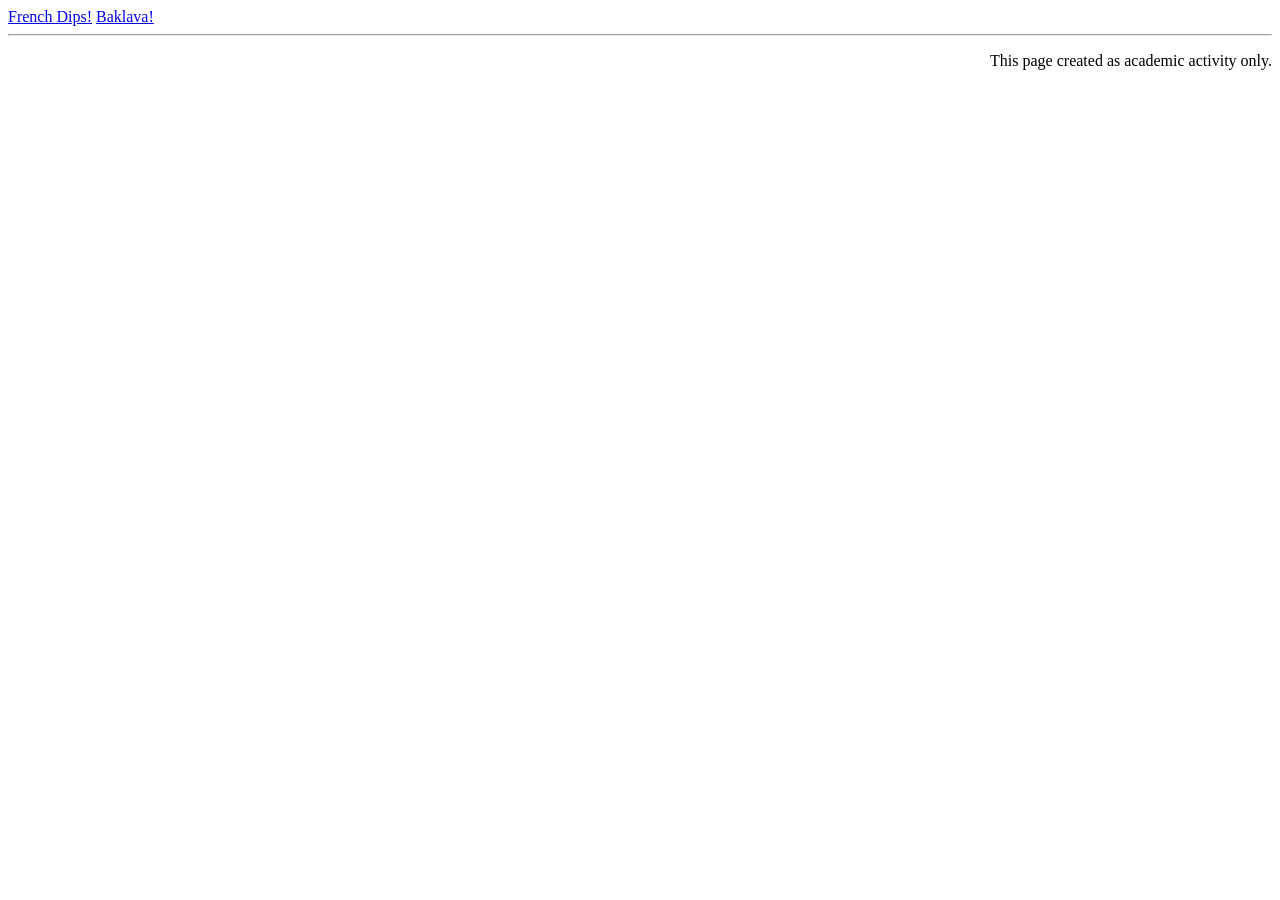
==== index.html @ 4625f474 "Added Baklava Page (and in the index)" ====
<!doctype html>
<html lang="en">
  <head>
    <!-- Required meta tags -->
    <meta charset="utf-8">
    <meta name="viewport" content="width=device-width, initial-scale=1, shrink-to-fit=no">
    <meta name="author" content="Echo Reid, Brody Jacobsen, [GroupMember3]">
    <title>~~~~~PLACEHOLDERTITLE~~~~~~~~</title>
    <link href="css/style.css" rel="stylesheet" type="text/css" />
  </head>

  <body>
    <a href="html/roastbeeffrenchdiprecipe.html">French Dips!</a>
    <a href="html/baklava_recipe.html">Baklava!</a>




<!--The required ending tag-->
    <div>
      <hr>
      <p style="text-align: right;">This page created as academic activity only.</p>
    </div>
  </body>
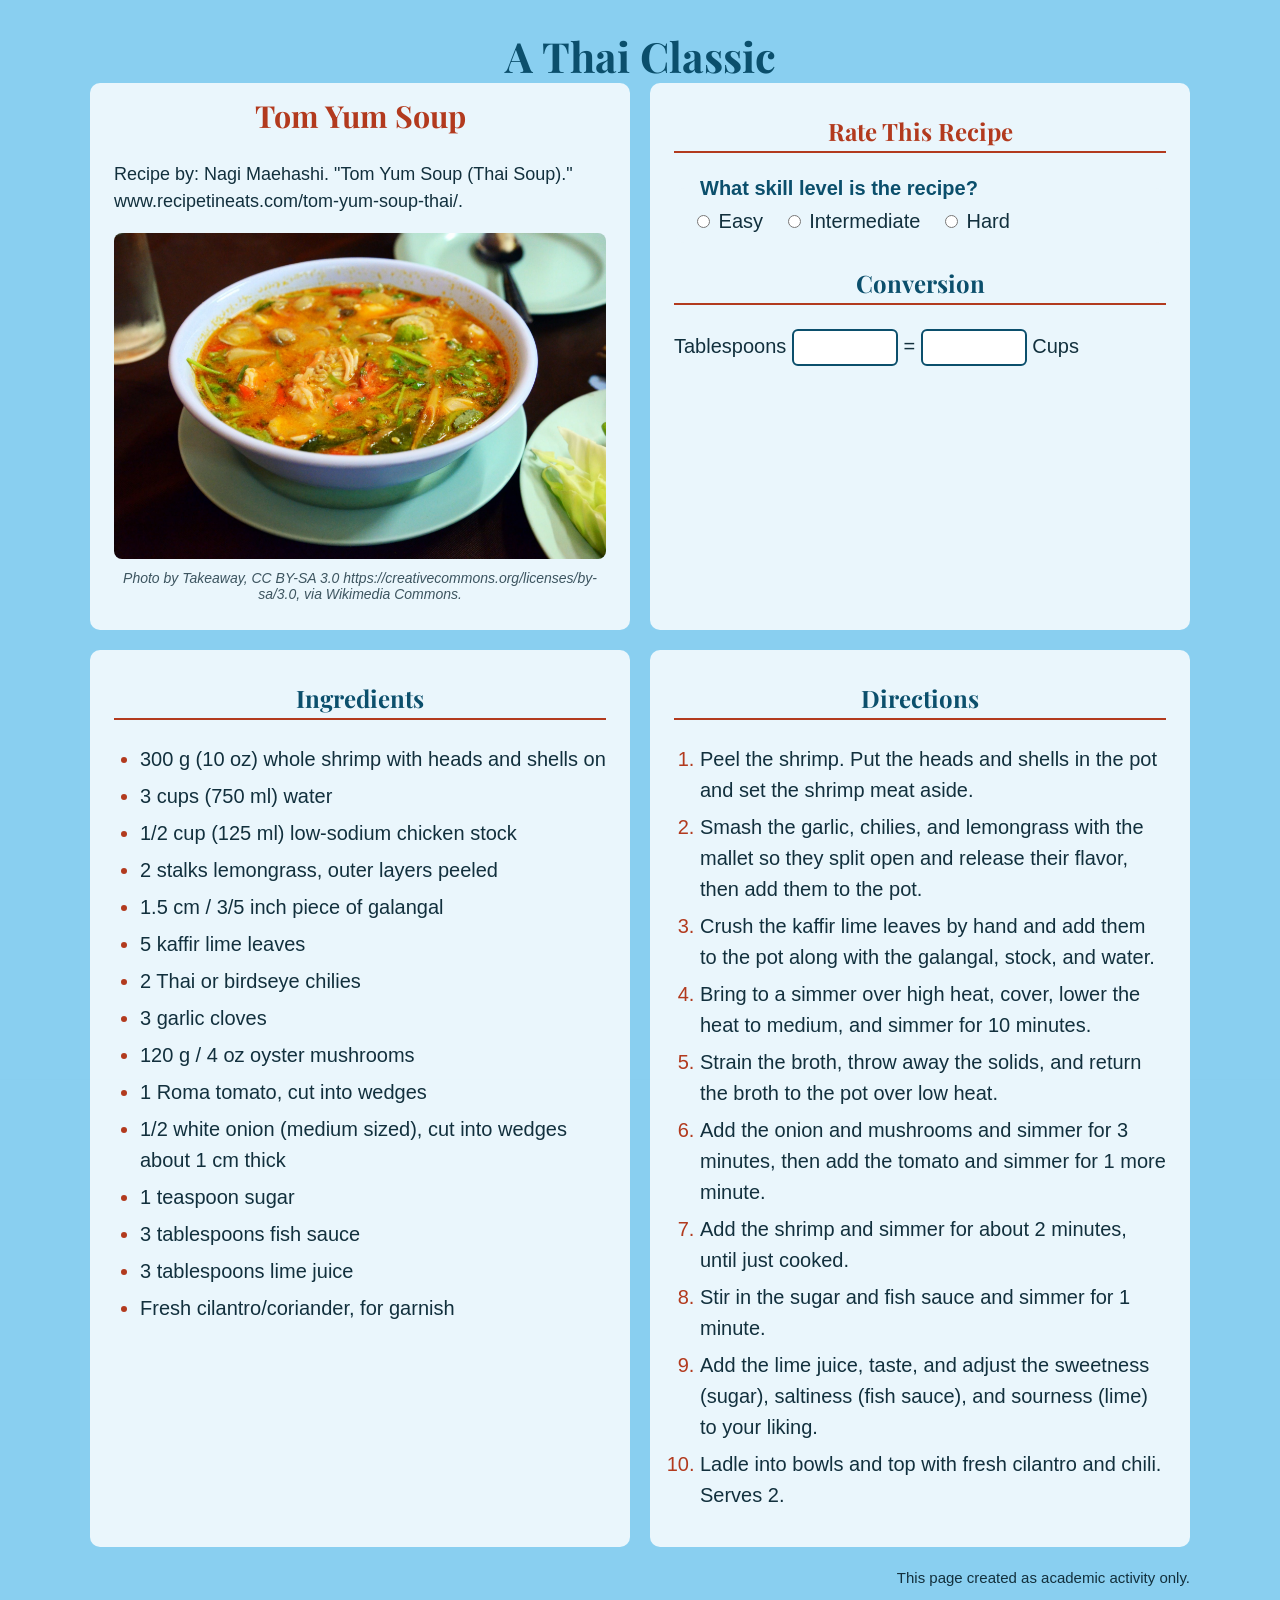
==== commit 4cc77dda: "Add files via upload" ====
--- a/index.html
+++ b/index.html
@@ -1,24 +1,97 @@
-<!doctype html>
-<html lang="en">
-  <head>
-    <!-- Required meta tags -->
-    <meta charset="utf-8">
-    <meta name="viewport" content="width=device-width, initial-scale=1, shrink-to-fit=no">
-    <meta name="author" content="Echo Reid, Brody Jacobsen, [GroupMember3]">
-    <title>~~~~~PLACEHOLDERTITLE~~~~~~~~</title>
-    <link href="css/style.css" rel="stylesheet" type="text/css" />
-  </head>
-
-  <body>
-    <a href="html/roastbeeffrenchdiprecipe.html">French Dips!</a>
-    <a href="html/baklava_recipe.html">Baklava!</a>
-
-
-
-
-<!--The required ending tag-->
-    <div>
-      <hr>
-      <p style="text-align: right;">This page created as academic activity only.</p>
-    </div>
-  </body>+<!DOCTYPE html>
+<html lang="en">
+<head>
+  <meta charset="utf-8">
+  <meta name="viewport" content="width=device-width, initial-scale=1, shrink-to-fit=no">
+  <meta name="author" content="Khoa Tran">
+  <title>A Thai Classic</title>
+  <link rel="stylesheet" href="https://fonts.googleapis.com/css?family=Playfair+Display">
+  <link rel="stylesheet" href="css/style.css" type="text/css">
+</head>
+<body>
+
+  <h1>A Thai Classic</h1>
+
+  <div class="wrapper">
+    <div class="box1">
+      <h2>Tom Yum Soup</h2>
+      <p>Recipe by: Nagi Maehashi. "Tom Yum Soup (Thai Soup)." www.recipetineats.com/tom-yum-soup-thai/.</p>
+      <figure>
+        <img src="images/foodpic.jpg" alt="A white bowl of Tom Yum soup" height="250">
+        <figcaption>Photo by Takeaway, CC BY-SA 3.0 https://creativecommons.org/licenses/by-sa/3.0, via Wikimedia Commons.</figcaption>
+      </figure>
+    </div>
+
+    <div class="box2">
+      <h3 class="rate">Rate This Recipe</h3>
+      <fieldset>
+        <legend>What skill level is the recipe?</legend>
+        <label for="easy"><input type="radio" id="easy" name="skill" value="easy"> Easy</label>
+        <label for="med"><input type="radio" id="med" name="skill" value="intermediate"> Intermediate</label>
+        <label for="hard"><input type="radio" id="hard" name="skill" value="hard"> Hard</label>
+      </fieldset>
+
+      <h3>Conversion</h3>
+      <label for="tblspn">Tablespoons</label>
+      <input type="number" id="tblspn" name="tblspn">
+      =
+      <input type="number" id="cups" name="cups">
+      <label for="cups">Cups</label>
+    </div>
+  </div>
+
+  <div class="wrapper">
+    <div class="box3">
+      <h3>Ingredients</h3>
+      <ul>
+        <li>300 g (10 oz) whole shrimp with heads and shells on</li>
+        <li>3 cups (750 ml) water</li>
+        <li>1/2 cup (125 ml) low-sodium chicken stock</li>
+        <li>2 stalks lemongrass, outer layers peeled</li>
+        <li>1.5 cm / 3/5 inch piece of galangal</li>
+        <li>5 kaffir lime leaves</li>
+        <li>2 Thai or birdseye chilies</li>
+        <li>3 garlic cloves</li>
+        <li>120 g / 4 oz oyster mushrooms</li>
+        <li>1 Roma tomato, cut into wedges</li>
+        <li>1/2 white onion (medium sized), cut into wedges about 1 cm thick</li>
+        <li>1 teaspoon sugar</li>
+        <li>3 tablespoons fish sauce</li>
+        <li>3 tablespoons lime juice</li>
+        <li>Fresh cilantro/coriander, for garnish</li>
+      </ul>
+
+      <!-- <h3>Equipment</h3>
+      <ul>
+        <li>Large pot with a lid</li>
+        <li>Cutting board</li>
+        <li>Sharp knife</li>
+        <li>Meat mallet (or similar) for bruising the aromatics</li>
+        <li>Fine strainer</li>
+        <li>Measuring cups and spoons</li>
+        <li>Ladle and serving bowls</li>
+      </ul> -->
+    </div>
+
+    <div class="box4">
+      <h3>Directions</h3>
+      <ol>
+        <li>Peel the shrimp. Put the heads and shells in the pot and set the shrimp meat aside.</li>
+        <li>Smash the garlic, chilies, and lemongrass with the mallet so they split open and release their flavor, then add them to the pot.</li>
+        <li>Crush the kaffir lime leaves by hand and add them to the pot along with the galangal, stock, and water.</li>
+        <li>Bring to a simmer over high heat, cover, lower the heat to medium, and simmer for 10 minutes.</li>
+        <li>Strain the broth, throw away the solids, and return the broth to the pot over low heat.</li>
+        <li>Add the onion and mushrooms and simmer for 3 minutes, then add the tomato and simmer for 1 more minute.</li>
+        <li>Add the shrimp and simmer for about 2 minutes, until just cooked.</li>
+        <li>Stir in the sugar and fish sauce and simmer for 1 minute.</li>
+        <li>Add the lime juice, taste, and adjust the sweetness (sugar), saltiness (fish sauce), and sourness (lime) to your liking.</li>
+        <li>Ladle into bowls and top with fresh cilantro and chili. Serves 2.</li>
+      </ol>
+    </div>
+  </div>
+
+<h/>
+
+  <p class="footer">This page created as academic activity only.</p>
+</body>
+</html>
--- a/css/style.css
+++ b/css/style.css
@@ -0,0 +1,150 @@
+/* ---------- Page ---------- */
+body {
+  background-color: #89CFF0;
+  background-image: url(../images/backgroundimage.png);
+  font-family: 'Nunito', 'Gill Sans', Calibri, 'Trebuchet MS', sans-serif;
+  font-size: 20px;
+  color: #12303d;
+  max-width: 1100px;
+  margin: auto;
+  padding: 0 16px 24px;
+}
+
+/* ---------- Layout (flexbox) ---------- */
+.wrapper {
+  display: flex;
+  gap: 20px;
+  margin-bottom: 20px;
+}
+
+.wrapper div {
+  flex: 1;
+  background-color: rgba(255, 255, 255, 0.82);
+  border-radius: 10px;
+  padding: 8px 24px 16px;
+}
+
+/* Turn on while designing, then comment out again
+div {
+  border: double cornflowerblue;
+}
+*/
+
+/* ---------- Headings ---------- */
+h1, h2, h3 {
+  text-align: center;
+  font-family: 'Playfair Display', Georgia, serif;
+}
+
+h1 {
+  color: #0b4f6c;
+  font-size: 2.6rem;
+  margin-bottom: 0;
+}
+
+h2 {
+  color: #b23a1e;
+  font-size: 1.9rem;
+  margin-top: 4px;
+}
+
+h3 {
+  color: #0b4f6c;
+  font-size: 1.5rem;
+  border-bottom: 2px solid #b23a1e;
+  padding-bottom: 4px;
+}
+
+h3.rate {
+  color: #b23a1e;
+}
+
+/* ---------- Text ---------- */
+p {
+  font-size: 18px;
+  line-height: 1.5;
+}
+
+ul, ol {
+  line-height: 1.55;
+  padding-left: 1.3em;
+}
+
+li {
+  margin-bottom: 6px;
+}
+
+li::marker {
+  color: #b23a1e;
+}
+
+/* ---------- Image ---------- */
+figure {
+  margin: 12px 0;
+  text-align: center;
+}
+
+img {
+  max-width: 100%;
+  height: auto;
+  border-radius: 8px;
+  border: none;
+}
+
+figcaption {
+  font-size: 14px;
+  font-style: italic;
+  color: #3d5560;
+  margin-top: 6px;
+}
+
+/* ---------- Forms ---------- */
+fieldset {
+  border: none;
+  border-radius: 8px;
+  padding: 10px 16px;
+  background-color: #eaf6fc;
+}
+
+legend {
+  color: #0b4f6c;
+  font-weight: bold;
+  padding: 0 8px;
+}
+
+fieldset label {
+  display: inline-block;
+  margin-right: 14px;
+}
+
+input[type="number"] {
+  width: 90px;
+  padding: 6px;
+  font-size: 18px;
+  border: 2px solid #0b4f6c;
+  border-radius: 6px;
+  background-color: #ffffff;
+  color: #12303d;
+}
+
+input[type="radio"] {
+  accent-color: #b23a1e;
+}
+
+/* ---------- Footer ---------- */
+hr {
+  border: none;
+  border-top: 2px solid #0b4f6c;
+  margin: 24px 0 8px;
+}
+
+.footer {
+  text-align: right;
+  font-size: 15px;
+  color: #12303d;
+}
+
+/* ---------- Small screens ---------- */
+@media (max-width: 700px) {
+  .wrapper { flex-direction: column; }
+}
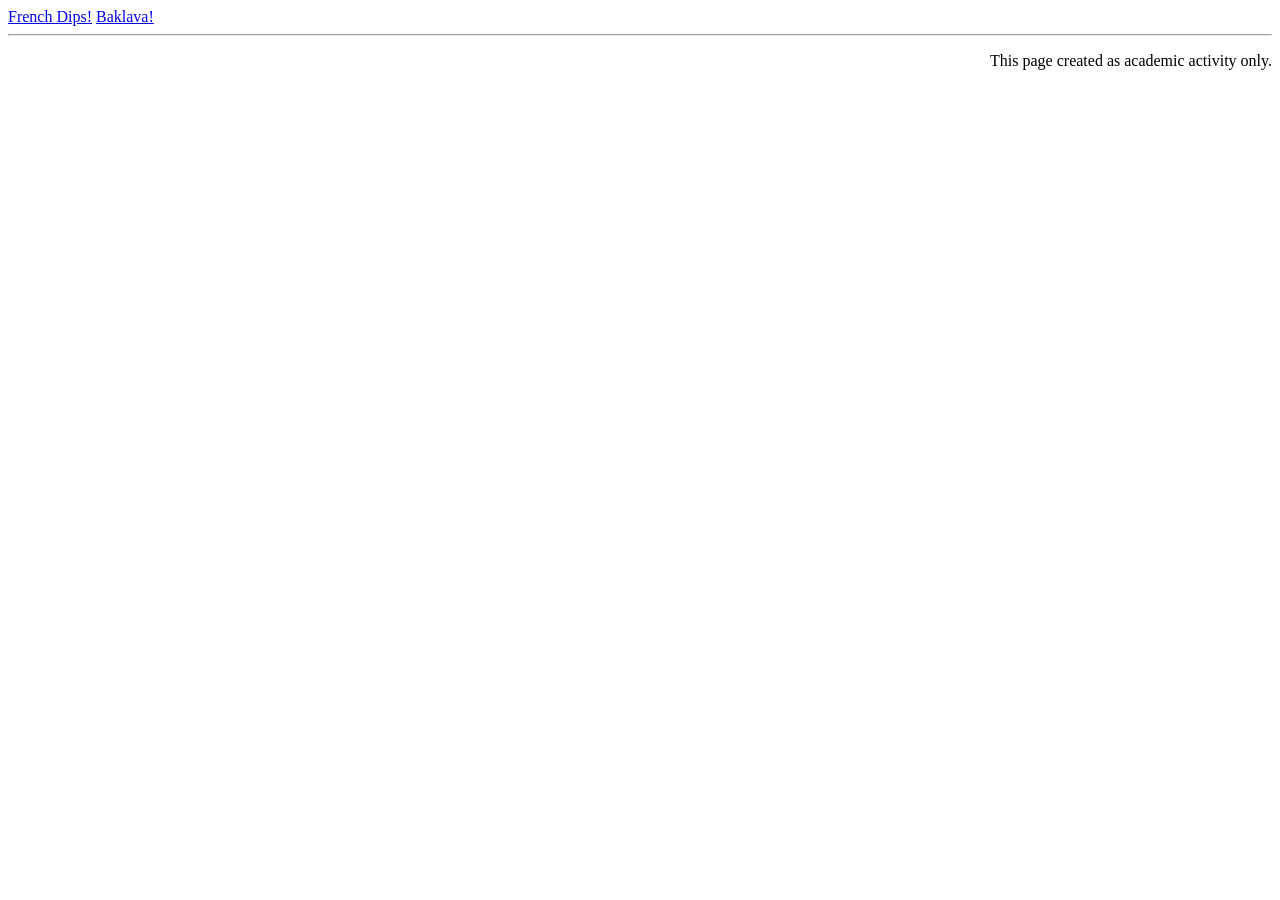
==== commit 51f5dc38: "Re-added the index and stylesheet for index Please don't delete or overwrite these again. If you're " ====
--- a/index.html
+++ b/index.html
@@ -1,97 +1,24 @@
-<!DOCTYPE html>
-<html lang="en">
-<head>
-  <meta charset="utf-8">
-  <meta name="viewport" content="width=device-width, initial-scale=1, shrink-to-fit=no">
-  <meta name="author" content="Khoa Tran">
-  <title>A Thai Classic</title>
-  <link rel="stylesheet" href="https://fonts.googleapis.com/css?family=Playfair+Display">
-  <link rel="stylesheet" href="css/style.css" type="text/css">
-</head>
-<body>
-
-  <h1>A Thai Classic</h1>
-
-  <div class="wrapper">
-    <div class="box1">
-      <h2>Tom Yum Soup</h2>
-      <p>Recipe by: Nagi Maehashi. "Tom Yum Soup (Thai Soup)." www.recipetineats.com/tom-yum-soup-thai/.</p>
-      <figure>
-        <img src="images/foodpic.jpg" alt="A white bowl of Tom Yum soup" height="250">
-        <figcaption>Photo by Takeaway, CC BY-SA 3.0 https://creativecommons.org/licenses/by-sa/3.0, via Wikimedia Commons.</figcaption>
-      </figure>
-    </div>
-
-    <div class="box2">
-      <h3 class="rate">Rate This Recipe</h3>
-      <fieldset>
-        <legend>What skill level is the recipe?</legend>
-        <label for="easy"><input type="radio" id="easy" name="skill" value="easy"> Easy</label>
-        <label for="med"><input type="radio" id="med" name="skill" value="intermediate"> Intermediate</label>
-        <label for="hard"><input type="radio" id="hard" name="skill" value="hard"> Hard</label>
-      </fieldset>
-
-      <h3>Conversion</h3>
-      <label for="tblspn">Tablespoons</label>
-      <input type="number" id="tblspn" name="tblspn">
-      =
-      <input type="number" id="cups" name="cups">
-      <label for="cups">Cups</label>
-    </div>
-  </div>
-
-  <div class="wrapper">
-    <div class="box3">
-      <h3>Ingredients</h3>
-      <ul>
-        <li>300 g (10 oz) whole shrimp with heads and shells on</li>
-        <li>3 cups (750 ml) water</li>
-        <li>1/2 cup (125 ml) low-sodium chicken stock</li>
-        <li>2 stalks lemongrass, outer layers peeled</li>
-        <li>1.5 cm / 3/5 inch piece of galangal</li>
-        <li>5 kaffir lime leaves</li>
-        <li>2 Thai or birdseye chilies</li>
-        <li>3 garlic cloves</li>
-        <li>120 g / 4 oz oyster mushrooms</li>
-        <li>1 Roma tomato, cut into wedges</li>
-        <li>1/2 white onion (medium sized), cut into wedges about 1 cm thick</li>
-        <li>1 teaspoon sugar</li>
-        <li>3 tablespoons fish sauce</li>
-        <li>3 tablespoons lime juice</li>
-        <li>Fresh cilantro/coriander, for garnish</li>
-      </ul>
-
-      <!-- <h3>Equipment</h3>
-      <ul>
-        <li>Large pot with a lid</li>
-        <li>Cutting board</li>
-        <li>Sharp knife</li>
-        <li>Meat mallet (or similar) for bruising the aromatics</li>
-        <li>Fine strainer</li>
-        <li>Measuring cups and spoons</li>
-        <li>Ladle and serving bowls</li>
-      </ul> -->
-    </div>
-
-    <div class="box4">
-      <h3>Directions</h3>
-      <ol>
-        <li>Peel the shrimp. Put the heads and shells in the pot and set the shrimp meat aside.</li>
-        <li>Smash the garlic, chilies, and lemongrass with the mallet so they split open and release their flavor, then add them to the pot.</li>
-        <li>Crush the kaffir lime leaves by hand and add them to the pot along with the galangal, stock, and water.</li>
-        <li>Bring to a simmer over high heat, cover, lower the heat to medium, and simmer for 10 minutes.</li>
-        <li>Strain the broth, throw away the solids, and return the broth to the pot over low heat.</li>
-        <li>Add the onion and mushrooms and simmer for 3 minutes, then add the tomato and simmer for 1 more minute.</li>
-        <li>Add the shrimp and simmer for about 2 minutes, until just cooked.</li>
-        <li>Stir in the sugar and fish sauce and simmer for 1 minute.</li>
-        <li>Add the lime juice, taste, and adjust the sweetness (sugar), saltiness (fish sauce), and sourness (lime) to your liking.</li>
-        <li>Ladle into bowls and top with fresh cilantro and chili. Serves 2.</li>
-      </ol>
-    </div>
-  </div>
-
-<h/>
-
-  <p class="footer">This page created as academic activity only.</p>
-</body>
-</html>
+<!doctype html> <!-- This is the home page. Don't delete this file -->
+<html lang="en">
+  <head>
+    <!-- Required meta tags -->
+    <meta charset="utf-8">
+    <meta name="viewport" content="width=device-width, initial-scale=1, shrink-to-fit=no">
+    <meta name="author" content="Echo Reid, Brody Jacobsen, [GroupMember3]">
+    <title>~~~~~PLACEHOLDERTITLE~~~~~~~~</title>
+    <link href="css/indexstyle.css" rel="stylesheet" type="text/css" />
+  </head>
+
+  <body>
+    <a href="html/roastbeeffrenchdiprecipe.html">French Dips!</a>
+    <a href="html/baklava_recipe.html">Baklava!</a>
+
+
+
+
+<!--The required ending tag-->
+    <div>
+      <hr>
+      <p style="text-align: right;">This page created as academic activity only.</p>
+    </div>
+  </body>
--- a/css/indexstyle.css
+++ b/css/indexstyle.css
@@ -0,0 +1,35 @@
+/* PLEASE DON"T DELETE THIS FILE */
+
+body
+{
+
+}
+
+h1 {
+
+}
+
+h2, h3 {
+
+}
+
+p {
+
+}
+
+img
+{
+
+}
+
+figure {
+
+}
+
+.wrapper {
+    display: flex;
+}
+
+.wrapper div {
+    flex: 1;
+}
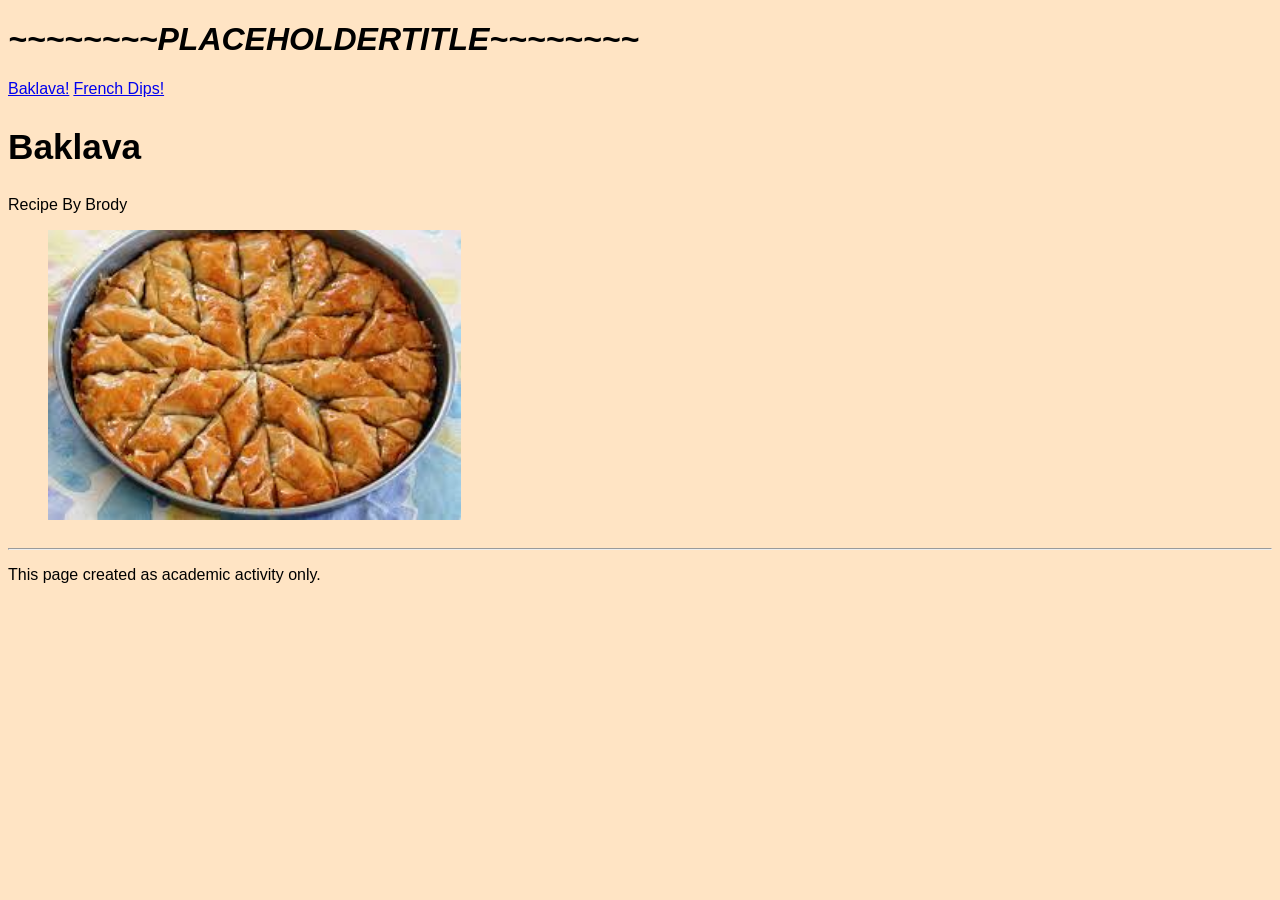
==== commit 0f55b1ed: "Added Baklava Validation and Updated Index I also tinkered with the stylesheet, so feel free to chan" ====
--- a/index.html
+++ b/index.html
@@ -5,20 +5,49 @@
     <meta charset="utf-8">
     <meta name="viewport" content="width=device-width, initial-scale=1, shrink-to-fit=no">
     <meta name="author" content="Echo Reid, Brody Jacobsen, [GroupMember3]">
-    <title>~~~~~PLACEHOLDERTITLE~~~~~~~~</title>
+    <title>~~~~~~~~PLACEHOLDERTITLE~~~~~~~~</title> <!-- Remember to update this when the title changes-->
     <link href="css/indexstyle.css" rel="stylesheet" type="text/css" />
   </head>
 
   <body>
-    <a href="html/roastbeeffrenchdiprecipe.html">French Dips!</a>
-    <a href="html/baklava_recipe.html">Baklava!</a>
+      <div id="header">
+        <h1>~~~~~~~~PLACEHOLDERTITLE~~~~~~~~</h1> <!-- My vote (Brody) is on naming it "Cool Recipes" for simplicity -->
+        <a href="html/baklava_recipe.html">Baklava!</a>
+        <a href="html/roastbeeffrenchdiprecipe.html">French Dips!</a>
+      </div>
 
+      <div class="wrapper">  
+            <div class="box1">
+                <!-- (Last person to add stuff should delete some of the comments) Note: The index example image doesn't show photo references so I don't think it's required-->
+
+
+                <!-- Recipe 1 (Baklava) Starts-->
+                <h2>Baklava</h2>
+                <p>Recipe By Brody</p> 
+                <figure>
+                    <img src="../images/Albanian_Baklava.jpg" alt="Some Baklava" height="290">
+                </figure>
+                <!-- Recipe 1 (Baklava) Ends -->
+
+
+
+                <!-- Recipe 2 (Roast Beef) Starts-->
+
+                <!-- Recipe 2 (Roast Beef) Ends-->
+
+
+
+                <!-- Recipe 3 (Tom Yum Soup) Starts-->
+
+                <!-- Recipe 3 (Tom Yum Soup) Ends-->               
+            </div>
+        </div>
 
 
 
 <!--The required ending tag-->
     <div>
       <hr>
-      <p style="text-align: right;">This page created as academic activity only.</p>
+      <p style="text-align: left;">This page created as academic activity only.</p>
     </div>
   </body>
--- a/css/indexstyle.css
+++ b/css/indexstyle.css
@@ -1,20 +1,28 @@
 /* PLEASE DON"T DELETE THIS FILE */
+
+/* feel free to adjust pretty much anything if you dont like it */
 
 body
 {
-
+    background-color: bisque;
 }
 
 h1 {
-
+    font-style: italic;
+    font-family: 'Lucida Sans', 'Lucida Sans Regular', 'Lucida Grande', 'Lucida Sans Unicode', Geneva, Verdana, sans-serif;
 }
 
 h2, h3 {
-
+    font-size: 220%;
+    font-family: 'Lucida Sans', 'Lucida Sans Regular', 'Lucida Grande', 'Lucida Sans Unicode', Geneva, Verdana, sans-serif;
 }
 
 p {
+    font-family: 'Lucida Sans', 'Lucida Sans Regular', 'Lucida Grande', 'Lucida Sans Unicode', Geneva, Verdana, sans-serif;
+}
 
+a {
+    font-family: 'Lucida Sans', 'Lucida Sans Regular', 'Lucida Grande', 'Lucida Sans Unicode', Geneva, Verdana, sans-serif;
 }
 
 img
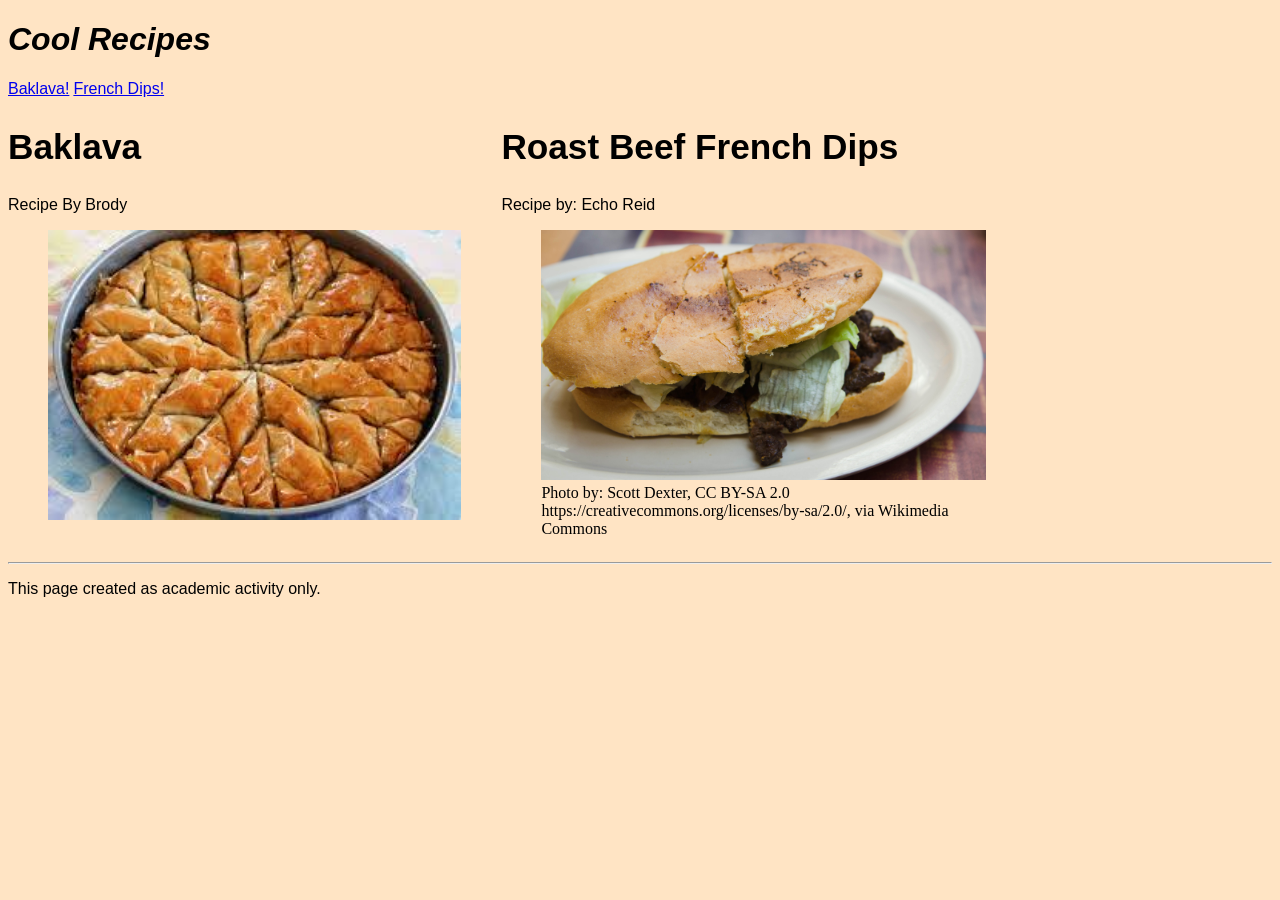
==== commit f8abba10: "Update index.html Added my part to the main HTML" ====
--- a/index.html
+++ b/index.html
@@ -5,13 +5,13 @@
     <meta charset="utf-8">
     <meta name="viewport" content="width=device-width, initial-scale=1, shrink-to-fit=no">
     <meta name="author" content="Echo Reid, Brody Jacobsen, [GroupMember3]">
-    <title>~~~~~~~~PLACEHOLDERTITLE~~~~~~~~</title> <!-- Remember to update this when the title changes-->
+    <title>Cool Recipes</title> <!-- Remember to update this when the title changes-->
     <link href="css/indexstyle.css" rel="stylesheet" type="text/css" />
   </head>
 
   <body>
       <div id="header">
-        <h1>~~~~~~~~PLACEHOLDERTITLE~~~~~~~~</h1> <!-- My vote (Brody) is on naming it "Cool Recipes" for simplicity -->
+        <h1>Cool Recipes</h1> <!-- My vote (Brody) is on naming it "Cool Recipes" for simplicity -->
         <a href="html/baklava_recipe.html">Baklava!</a>
         <a href="html/roastbeeffrenchdiprecipe.html">French Dips!</a>
       </div>
@@ -25,22 +25,30 @@
                 <h2>Baklava</h2>
                 <p>Recipe By Brody</p> 
                 <figure>
-                    <img src="../images/Albanian_Baklava.jpg" alt="Some Baklava" height="290">
+                    <img src="images/Albanian_Baklava.jpg" alt="Some Baklava" height="290">
                 </figure>
                 <!-- Recipe 1 (Baklava) Ends -->
-
+            </div>
 
 
                 <!-- Recipe 2 (Roast Beef) Starts-->
-
+            <div class="box2">
+              <h2>Roast Beef French Dips</h2>
+              <p>Recipe by: Echo Reid</p>
+              <figure>
+                  <img src="images/FrenchDipPhoto.jpg" alt="A Delicious French Dip" height="250">
+                  <figcaption>Photo by: Scott Dexter, CC BY-SA 2.0 https://creativecommons.org/licenses/by-sa/2.0/, via Wikimedia Commons</figcaption>
+              </figure>
+            </div>
                 <!-- Recipe 2 (Roast Beef) Ends-->
 
 
 
                 <!-- Recipe 3 (Tom Yum Soup) Starts-->
-
-                <!-- Recipe 3 (Tom Yum Soup) Ends-->               
+            <div class="box3">
+                               
             </div>
+                <!-- Recipe 3 (Tom Yum Soup) Ends-->
         </div>
 
 
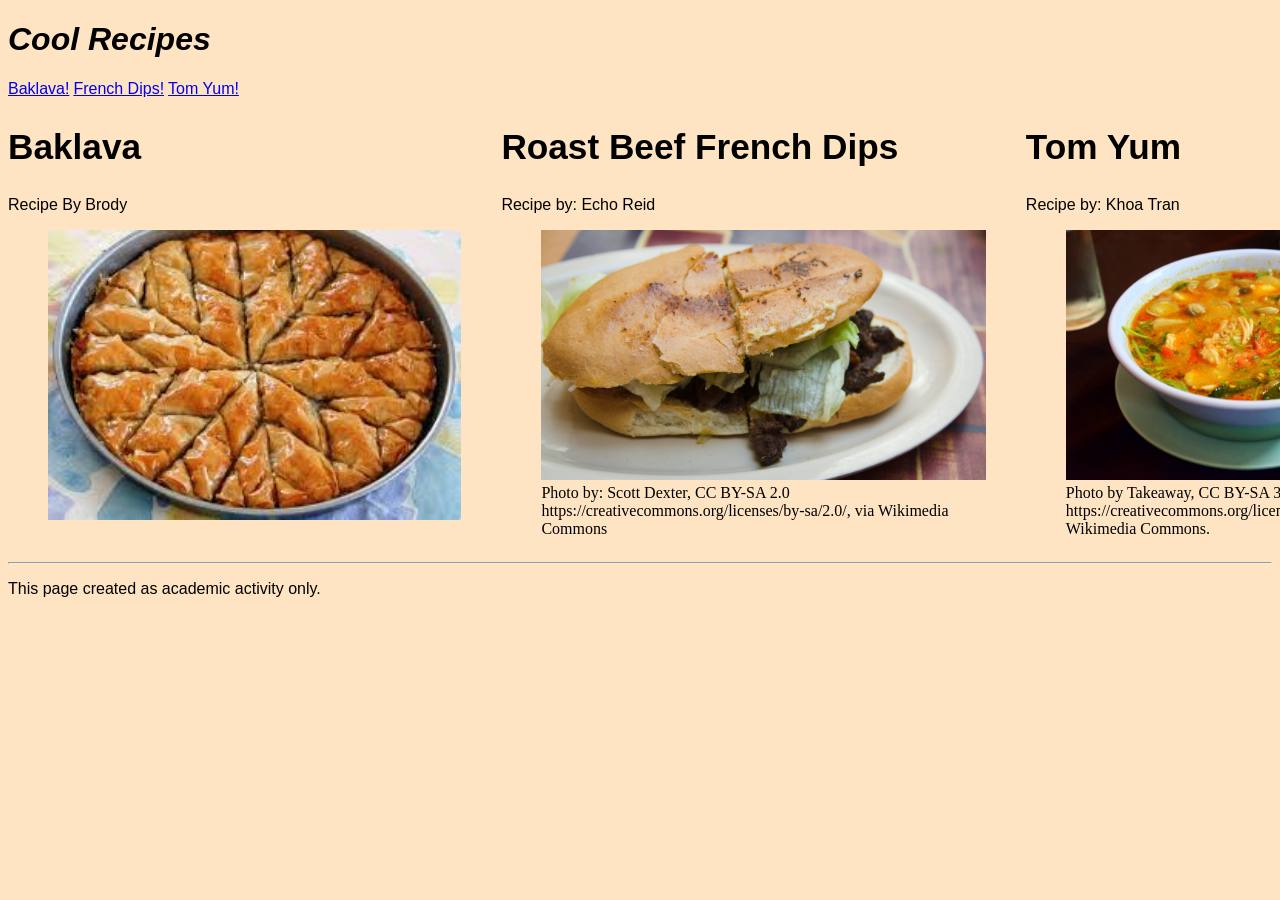
==== commit 2e8ba3bd: "Update index.html" ====
--- a/index.html
+++ b/index.html
@@ -4,7 +4,7 @@
     <!-- Required meta tags -->
     <meta charset="utf-8">
     <meta name="viewport" content="width=device-width, initial-scale=1, shrink-to-fit=no">
-    <meta name="author" content="Echo Reid, Brody Jacobsen, [GroupMember3]">
+    <meta name="author" content="Echo Reid, Brody Jacobsen, Khoa Tran">
     <title>Cool Recipes</title> <!-- Remember to update this when the title changes-->
     <link href="css/indexstyle.css" rel="stylesheet" type="text/css" />
   </head>
@@ -14,6 +14,7 @@
         <h1>Cool Recipes</h1> <!-- My vote (Brody) is on naming it "Cool Recipes" for simplicity -->
         <a href="html/baklava_recipe.html">Baklava!</a>
         <a href="html/roastbeeffrenchdiprecipe.html">French Dips!</a>
+        <a href="html/tomyumrecipe.html">Tom Yum!</a>
       </div>
 
       <div class="wrapper">  
@@ -46,7 +47,12 @@
 
                 <!-- Recipe 3 (Tom Yum Soup) Starts-->
             <div class="box3">
-                               
+              <h2>Tom Yum</h2>
+              <p>Recipe by: Khoa Tran</p>
+              <figure>
+                <img src="images/foodpic.jpg" alt="A Bowl of Tom Yum Soup" height="250">
+                <figcaption>Photo by Takeaway, CC BY-SA 3.0 https://creativecommons.org/licenses/by-sa/3.0, via Wikimedia Commons.</figcaption>
+              </figure>
             </div>
                 <!-- Recipe 3 (Tom Yum Soup) Ends-->
         </div>
@@ -58,4 +64,4 @@
       <hr>
       <p style="text-align: left;">This page created as academic activity only.</p>
     </div>
-  </body>+  </body>
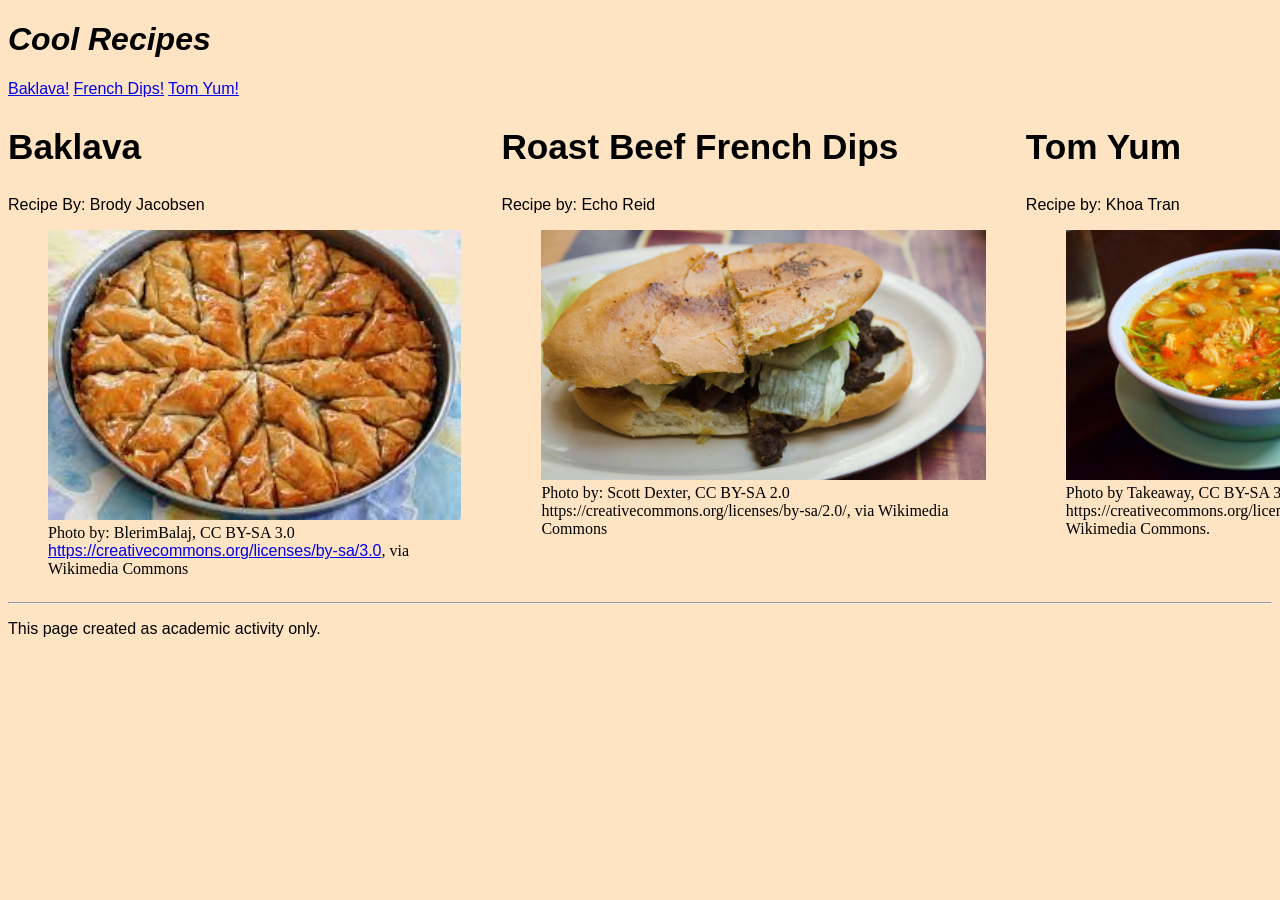
==== commit 613f3ad9: "Updated Index Added my fig caption and removed some comments" ====
--- a/index.html
+++ b/index.html
@@ -1,67 +1,62 @@
 <!doctype html> <!-- This is the home page. Don't delete this file -->
 <html lang="en">
   <head>
-    <!-- Required meta tags -->
-    <meta charset="utf-8">
-    <meta name="viewport" content="width=device-width, initial-scale=1, shrink-to-fit=no">
-    <meta name="author" content="Echo Reid, Brody Jacobsen, Khoa Tran">
-    <title>Cool Recipes</title> <!-- Remember to update this when the title changes-->
-    <link href="css/indexstyle.css" rel="stylesheet" type="text/css" />
+      <!-- Required meta tags -->
+      <meta charset="utf-8">
+      <meta name="viewport" content="width=device-width, initial-scale=1, shrink-to-fit=no">
+      <meta name="author" content="Echo Reid, Brody Jacobsen, Khoa Tran">
+      <title>Cool Recipes</title>
+      <link href="css/indexstyle.css" rel="stylesheet" type="text/css" />
   </head>
 
   <body>
-      <div id="header">
-        <h1>Cool Recipes</h1> <!-- My vote (Brody) is on naming it "Cool Recipes" for simplicity -->
-        <a href="html/baklava_recipe.html">Baklava!</a>
-        <a href="html/roastbeeffrenchdiprecipe.html">French Dips!</a>
-        <a href="html/tomyumrecipe.html">Tom Yum!</a>
-      </div>
+        <div id="header">
+            <h1>Cool Recipes</h1>
+            <a href="html/baklava_recipe.html">Baklava!</a>
+            <a href="html/roastbeeffrenchdiprecipe.html">French Dips!</a>
+            <a href="html/tomyumrecipe.html">Tom Yum!</a>
+        </div>
 
-      <div class="wrapper">  
+        <div class="wrapper">  
+            <!-- Recipe 1 (Baklava) Starts-->
             <div class="box1">
-                <!-- (Last person to add stuff should delete some of the comments) Note: The index example image doesn't show photo references so I don't think it's required-->
+                <h2>Baklava</h2>
+                <p>Recipe By: Brody Jacobsen</p> 
+                <figure>
+                    <img src="images/Albanian_Baklava.jpg" alt="Some Baklava" height="290">
+                    <figcaption>Photo by: BlerimBalaj, CC BY-SA 3.0 <a href="https://creativecommons.org/licenses/by-sa/3.0">https://creativecommons.org/licenses/by-sa/3.0</a>, via Wikimedia Commons</figcaption>
+                </figure>
+            </div>
+            <!-- Recipe 1 (Baklava) Ends -->
 
 
-                <!-- Recipe 1 (Baklava) Starts-->
-                <h2>Baklava</h2>
-                <p>Recipe By Brody</p> 
+            <!-- Recipe 2 (Roast Beef) Starts-->
+            <div class="box2">
+                <h2>Roast Beef French Dips</h2>
+                <p>Recipe by: Echo Reid</p>
                 <figure>
-                    <img src="images/Albanian_Baklava.jpg" alt="Some Baklava" height="290">
+                    <img src="images/FrenchDipPhoto.jpg" alt="A Delicious French Dip" height="250">
+                    <figcaption>Photo by: Scott Dexter, CC BY-SA 2.0 https://creativecommons.org/licenses/by-sa/2.0/, via Wikimedia Commons</figcaption>
                 </figure>
-                <!-- Recipe 1 (Baklava) Ends -->
             </div>
+            <!-- Recipe 2 (Roast Beef) Ends-->
 
 
-                <!-- Recipe 2 (Roast Beef) Starts-->
-            <div class="box2">
-              <h2>Roast Beef French Dips</h2>
-              <p>Recipe by: Echo Reid</p>
-              <figure>
-                  <img src="images/FrenchDipPhoto.jpg" alt="A Delicious French Dip" height="250">
-                  <figcaption>Photo by: Scott Dexter, CC BY-SA 2.0 https://creativecommons.org/licenses/by-sa/2.0/, via Wikimedia Commons</figcaption>
-              </figure>
+            <!-- Recipe 3 (Tom Yum Soup) Starts-->
+            <div class="box3">
+                <h2>Tom Yum</h2>
+                <p>Recipe by: Khoa Tran</p>
+                <figure>
+                    <img src="images/foodpic.jpg" alt="A Bowl of Tom Yum Soup" height="250">
+                    <figcaption>Photo by Takeaway, CC BY-SA 3.0 https://creativecommons.org/licenses/by-sa/3.0, via Wikimedia Commons.</figcaption>
+                </figure>
             </div>
-                <!-- Recipe 2 (Roast Beef) Ends-->
-
-
-
-                <!-- Recipe 3 (Tom Yum Soup) Starts-->
-            <div class="box3">
-              <h2>Tom Yum</h2>
-              <p>Recipe by: Khoa Tran</p>
-              <figure>
-                <img src="images/foodpic.jpg" alt="A Bowl of Tom Yum Soup" height="250">
-                <figcaption>Photo by Takeaway, CC BY-SA 3.0 https://creativecommons.org/licenses/by-sa/3.0, via Wikimedia Commons.</figcaption>
-              </figure>
-            </div>
-                <!-- Recipe 3 (Tom Yum Soup) Ends-->
+            <!-- Recipe 3 (Tom Yum Soup) Ends-->
         </div>
 
-
-
-<!--The required ending tag-->
-    <div>
-      <hr>
-      <p style="text-align: left;">This page created as academic activity only.</p>
-    </div>
-  </body>
+        <!--The required ending tag-->
+        <div>
+            <hr>
+            <p style="text-align: left;">This page created as academic activity only.</p>
+        </div>
+  </body>
